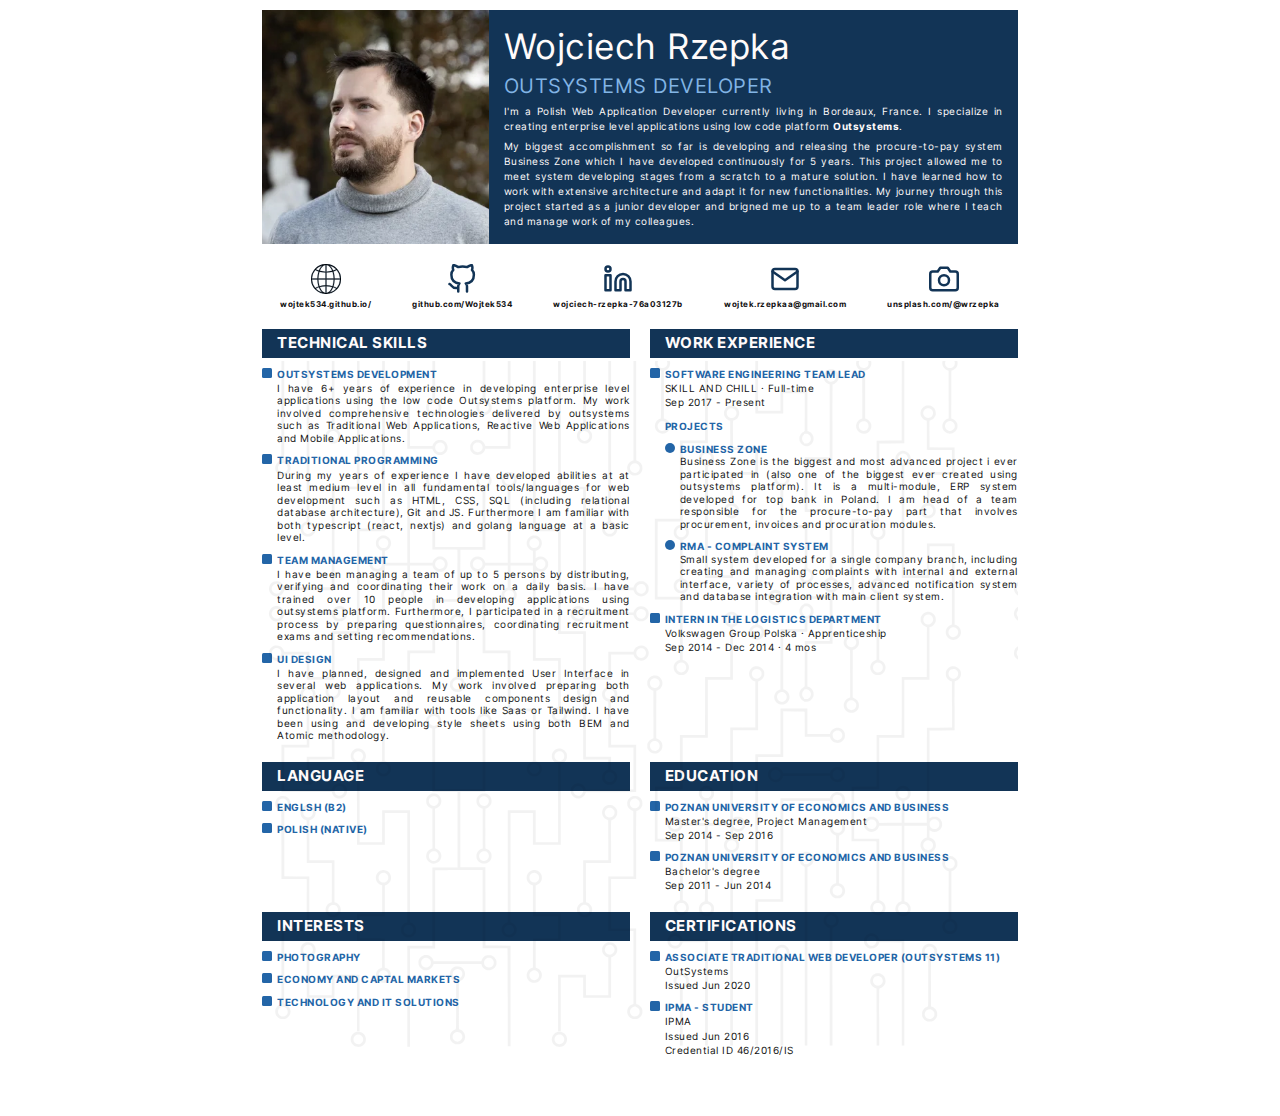
==== cv.html @ 23d4792e "added cv" ====
<!DOCTYPE html>
<html lang="en">
    <head>
        <meta charset="UTF-8">
        <meta name="viewport" content="width=device-width, initial-scale=1.0">
        <title> Wojciech Rzepka | Personal Website</title>
        <meta property="title" content="wrzepka | Personal Website"/>
        <meta name="description" content="Wojciech Rzepka, personal website, introduction, abilities, projects.">
        <link rel="shortcut icon" href="./assets/img/favicon.png" type="image/x-icon">
        <link rel="stylesheet" href="./assets/css/cv.css">
        <script src="./assets/js/main.js"></script>
        <!-- Google Tag Manager -->
        <script>(function(w,d,s,l,i){w[l]=w[l]||[];w[l].push({'gtm.start':
            new Date().getTime(),event:'gtm.js'});var f=d.getElementsByTagName(s)[0],
            j=d.createElement(s),dl=l!='dataLayer'?'&l='+l:'';j.async=true;j.src=
            'https://www.googletagmanager.com/gtm.js?id='+i+dl;f.parentNode.insertBefore(j,f);
            })(window,document,'script','dataLayer','GTM-MS5FC583');
        </script>
        <!-- End Google Tag Manager -->
        <!-- Google tag (gtag.js) -->
        <script async src="https://www.googletagmanager.com/gtag/js?id=G-3NTL793H13"></script>
        <script>
            window.dataLayer = window.dataLayer || [];
            function gtag(){dataLayer.push(arguments);}
            gtag('js', new Date());
            gtag('config', 'G-3NTL793H13');
        </script>
    </head>
    <body>
        <!-- Google Tag Manager (noscript) -->
        <noscript><iframe src="https://www.googletagmanager.com/ns.html?id=GTM-MS5FC583"
        height="0" width="0" style="display:none;visibility:hidden"></iframe></noscript>
        <!-- End Google Tag Manager (noscript) -->
        <div id="layout" class="layout" tabindex="-1">
            <div class="layout__background"></div>
            <header>
                <div class="intro">
                    <div class="intro__avatar">
                        <div class="avatar">
                            <img src="./assets/img/my-photo.webp" alt="my photo"/>
                        </div>
                    </div>
                    <div class="intro__description">
                        <h1>Wojciech Rzepka</h1>
                        <h2>Outsystems Developer</h2>
                        <p>
                            I'm a Polish Web Application Developer currently living in Bordeaux, France. 
                            I specialize in creating enterprise level applications using low code platform <b>Outsystems</b>. 
                        </p>
                        <p>
                            My biggest accomplishment so far is developing and releasing the procure-to-pay system Business Zone which I have developed continuously for 5 years. This project allowed me to meet system developing stages from a scratch to a mature solution. I have learned how to work with extensive architecture and adapt it for new functionalities. 
                            My journey through this project started as a junior developer and brigned me up to a team leader role where I teach and manage work of my colleagues.
                        </p>
                    </div>
                </div>
                <div class="contact">
                    <a id="unsplash" href="https://wojtek534.github.io/" alt="website" tabindex="0" class="contact-link" title="website" target="_blank">
                        <div class="svg-icon">
                            <svg xmlns="http://www.w3.org/2000/svg" viewBox="0 0 128 128" fill="none" stroke="currentColor" xml:space="preserve" class=""><path d="M112.15 21.88a2 2 0 0 0-.45-.49 63.88 63.88 0 0 0-95.43 0 2 2 0 0 0-.43.47v.05a64 64 0 1 0 96.37 0Zm-2 80.41a71.55 71.55 0 0 0-14.38-6.39 101.55 101.55 0 0 0 4.87-29.9h23.31a59.71 59.71 0 0 1-13.8 36.3ZM4.05 66h23.31a101.55 101.55 0 0 0 4.87 29.91 71.55 71.55 0 0 0-14.38 6.39A59.71 59.71 0 0 1 4.05 66ZM18 25.55a71.76 71.76 0 0 0 14.3 6.34A101.43 101.43 0 0 0 27.36 62H4.05A59.71 59.71 0 0 1 18 25.55Zm48 11.09A105.35 105.35 0 0 0 92 33a99 99 0 0 1 4.68 29H66Zm0-4V4.12c10.14 1.13 19 10.79 24.6 25.11A101.46 101.46 0 0 1 66 32.64Zm-4 0a101.45 101.45 0 0 1-24.6-3.41C43 14.91 51.86 5.25 62 4.12Zm0 4V62H31.36A99 99 0 0 1 36 33a105.36 105.36 0 0 0 26 3.64ZM31.36 66H62v25.14a105.32 105.32 0 0 0-26 3.66A99.16 99.16 0 0 1 31.36 66ZM62 95.14v28.74C51.82 122.74 42.88 113 37.32 98.57A101.41 101.41 0 0 1 62 95.14Zm4 0a101.42 101.42 0 0 1 24.68 3.43C85.12 113 76.18 122.74 66 123.88Zm0-4V66h30.64A99.16 99.16 0 0 1 92 94.79a105.32 105.32 0 0 0-26-3.65ZM100.64 62a101.43 101.43 0 0 0-4.94-30.11 71.76 71.76 0 0 0 14.3-6.34A59.71 59.71 0 0 1 123.95 62Zm6.65-39.48a68.71 68.71 0 0 1-12.94 5.6C90.66 18.64 85.54 11 79.54 6.05a60 60 0 0 1 27.75 16.47ZM48.46 6.05c-6 4.92-11.11 12.58-14.8 22.07a68.71 68.71 0 0 1-12.94-5.6A60 60 0 0 1 48.46 6.05Zm-27.89 99.29a68.45 68.45 0 0 1 13-5.66c3.7 9.58 8.84 17.32 14.88 22.27a60 60 0 0 1-27.88-16.61Zm59 16.61c6-5 11.18-12.69 14.88-22.27a68.46 68.46 0 0 1 13 5.66 60 60 0 0 1-27.91 16.61Z" fill="#000000" opacity="1" data-original="#000000" class=""></path></svg>
                        </div>
                        <p>wojtek534.github.io/</p>
                    </a>
                    <a href="https://github.com/Wojtek534" alt="github" tabindex="0" class="contact-link" title="github" target="_blank">
                        <div class="svg-icon">
                            <svg xmlns="http://www.w3.org/2000/svg" viewBox="0 0 24 24" fill="none" stroke="currentColor" stroke-width="2" stroke-linecap="round" stroke-linejoin="round"><path d="M9 19c-5 1.5-5-2.5-7-3m14 6v-3.87a3.37 3.37 0 0 0-.94-2.61c3.14-.35 6.44-1.54 6.44-7A5.44 5.44 0 0 0 20 4.77 5.07 5.07 0 0 0 19.91 1S18.73.65 16 2.48a13.38 13.38 0 0 0-7 0C6.27.65 5.09 1 5.09 1A5.07 5.07 0 0 0 5 4.77a5.44 5.44 0 0 0-1.5 3.78c0 5.42 3.3 6.61 6.44 7A3.37 3.37 0 0 0 9 18.13V22"></path></svg>
                        </div>
                        <p>github.com/Wojtek534</p>
                    </a>
                    <a href="https://linkedin.com/in/wojciech-rzepka-76a03127b" alt="linked in" tabindex="0" class="contact-link" title="linked in" target="_blank">
                        <div class="svg-icon">
                            <svg xmlns="http://www.w3.org/2000/svg" viewBox="0 0 24 24" fill="none" stroke="currentColor" stroke-width="2" stroke-linecap="round" stroke-linejoin="round" class="feather feather-linkedin"><path d="M16 8a6 6 0 0 1 6 6v7h-4v-7a2 2 0 0 0-2-2 2 2 0 0 0-2 2v7h-4v-7a6 6 0 0 1 6-6z"></path><rect x="2" y="9" width="4" height="12"></rect><circle cx="4" cy="4" r="2"></circle></svg>
                        </div>
                        <p>wojciech-rzepka-76a03127b</p>
                    </a>
                    <a href="mailto:wojtek.rzepkaa@gmail.com" alt="mail" tabindex="0" class="contact-link" title="contact-link mail" target="_blank">
                        <div class="svg-icon">
                            <svg xmlns="http://www.w3.org/2000/svg" viewBox="0 0 24 24" fill="none" stroke="currentColor" stroke-width="2" stroke-linecap="round" stroke-linejoin="round" class="feather feather-mail"><path d="M4 4h16c1.1 0 2 .9 2 2v12c0 1.1-.9 2-2 2H4c-1.1 0-2-.9-2-2V6c0-1.1.9-2 2-2z"></path><polyline points="22,6 12,13 2,6"></polyline></svg>
                        </div>
                        <p>wojtek.rzepkaa@gmail.com</p>
                    </a>
                    <a id="unsplash" href="https://unsplash.com/@wrzepka" alt="unsplash" tabindex="0" class="contact-link" title="unsplash" target="_blank">
                        <div class="svg-icon">
                            <svg xmlns="http://www.w3.org/2000/svg" viewBox="0 0 24 24" fill="none" stroke="currentColor" stroke-width="2" stroke-linecap="round" stroke-linejoin="round" class="feather feather-camera"><path d="M23 19a2 2 0 0 1-2 2H3a2 2 0 0 1-2-2V8a2 2 0 0 1 2-2h4l2-3h6l2 3h4a2 2 0 0 1 2 2z"></path><circle cx="12" cy="13" r="4"></circle></svg>
                        </div>
                        <p>unsplash.com/@wrzepka</p>
                    </a>
                </div>
            </header>
            <main>
                <div class="content">
                    <h1>Technical skills</h1>
                    <ul>
                        <li class="content__item">
                            <h2>Outsystems development</h2>
                            <p>I have 6+ years of experience in developing enterprise level applications using the low code Outsystems platform. My work involved comprehensive technologies delivered by outsystems such as Traditional Web Applications, Reactive Web Applications and Mobile Applications.</p>
                        </li>
                        <li class="content__item">
                            <h2>Traditional programming</h2>
                            <p>
                                During my years of experience I have developed abilities at at least medium level in all fundamental tools/languages for web development such as HTML, CSS, SQL (including relational database architecture), Git and JS. Furthermore I am familiar with both typescript (react, nextjs) and golang language at a basic level.
                            </p>
                        </li>
                        <li class="content__item">
                            <h2>Team management</h2>
                            <p>
                                I have been managing a team of up to 5 persons by distributing, verifying and coordinating their work on a daily basis. I have trained over 10 people in developing applications using outsystems platform. Furthermore, I participated in a recruitment process by preparing questionnaires, coordinating recruitment exams and setting recommendations.
                            </p>
                        </li>
                        <li class="content__item">
                            <h2>UI Design</h2>
                            <p>I have planned, designed and implemented User Interface in several web applications. My work involved preparing both application layout and reusable components design and functionality. I am familiar with tools like Saas or Tailwind. I have been using and developing style sheets using both BEM and Atomic methodology.</p>
                        </li>
                    </ul>
                </div>
                <div class="content">
                    <h1>Work experience</h1>
                    <ul>
                        <li class="content__item">
                            <h2>Software Engineering Team Lead</h2>
                            <p>SKILL AND CHILL · Full-time</p>
                            <p>Sep 2017 - Present</p>
                            <div class="subcontent">
                                <h2>Projects</h2>
                                <ul>
                                    <li class="content__subitem">
                                        <h3>Business Zone</h3>
                                        <p>Business Zone is the biggest and most advanced project i ever participated in (also one of the biggest ever created using outsystems platform). It is a multi-module, ERP system developed for top bank in Poland. I am head of a team responsible for the procure-to-pay part that involves procurement, invoices and procuration modules.</p>
                                    </li>
                                    <li class="content__subitem">
                                        <h3>RMA - complaint system</h3>
                                        <p>Small system developed for a single company branch, including creating and managing complaints with internal and external interface, variety of processes, advanced notification system and database integration with main client system.</p>
                                    </li>
                                </ul>
                            </div>
                        </li>
                        <li class="content__item">
                            <h2>Intern in the logistics department</h2>
                            <p>Volkswagen Group Polska · Apprenticeship</p>
                            <p>Sep 2014 - Dec 2014 · 4 mos</p>
                        </li>
                    </ul>
                </div>
                <div class="content">
                    <h1>Language</h1>
                    <ul>
                        <li class="content__item">
                            <h2>Englsh (B2)</h2>
                        </li>
                        <li class="content__item">
                            <h2>Polish (native)</h2>
                        </li>
                    </ul>
                </div>
                <div class="content">
                    <h1>Education</h1>
                    <ul>
                        <li class="content__item">
                            <h2>Poznan University of Economics And Business</h2>
                            <p>Master's degree, Project Management</p>
                            <p>Sep 2014 - Sep 2016</p>
                        </li>
                        <li class="content__item">
                            <h2>Poznan University of Economics And Business</h2>
                            <p>Bachelor's degree</p>
                            <p>Sep 2011 - Jun 2014</p>
                        </li>
                    </ul>
                </div>
                <div class="content">
                    <h1>Interests</h1>
                    <ul>
                        <li class="content__item">
                            <h2>Photography</h2>
                        </li>
                        <li class="content__item">
                            <h2>Economy and captal markets</h2>
                        </li>
                        <li class="content__item">
                            <h2>Technology and IT solutions</h2>
                        </li>
                    </ul>
                </div>
                <div class="content">
                    <h1>Certifications</h1>
                    <ul>
                        <li class="content__item">
                            <h2>Associate Traditional Web Developer (OutSystems 11)</h2>
                            <p>OutSystems</p>
                            <p>Issued Jun 2020</p>
                        </li>
                        <li class="content__item">
                            <h2>IPMA - Student</h2>
                            <p>IPMA</p>
                            <p>Issued Jun 2016</p>
                            <p>Credential ID 46/2016/IS</p>
                        </li>
                    </ul>
                </div>
            </main>
        </div>
    </body>
</html>
---- assets/css/cv.css ----
@font-face {
    font-family: "WebFont";
    src: url("../font/Inter-Regular.ttf") format("TrueType");
    font-weight: normal;
    font-style: normal;
    font-display: swap;
  }
  
  @font-face {
    font-family: "WebFont";
    src: url("../font/Inter-Bold.ttf") format("TrueType");
    font-weight: bold;
    font-style: normal;
    font-display: swap;
  }
  :root {
    --color-primary: #123456;
    --color-secondary: #2365a7;
    --color-contrast: #82b4e5;
    --color-light: #fffbfb;
    --color-text: #111;
    --color-background: #fff;
  }
  
  [data-theme="dark"] {
    --color-text: #f9f9f9;
    --color-background: #111;
  }
  
  [data-theme="light"] {
    --color-text: #111;
    --color-background: #fff;
  }
  //123354
  //19324b
  html {
    padding: 0;
    margin: 0;
    scroll-behavior: smooth;
    overflow: auto;
    height: 
    box-shadow: 0 1 0 0 #ccc;
  }
  
  body {
    color: var(--color-text);
    background-color: var(--color-background);
    box-sizing: border-box;
    overflow: hidden;
    margin: 0;
    padding: 0;
    font-family: 'WebFont', sans-serif;
    font-weight: 400;
    line-height: 1.25;
    letter-spacing: 0.5px;
  }
  
  a {
    color: inherit;
    text-decoration: none;
  }
  
  * {
    box-sizing: border-box;
  }
  
  *,
  *::after,
  *::before {
    margin: 0;
    padding: 0;
    box-sizing: inherit;
  }
  
  h1 {
    font-size: 30px;
    font-weight: bold;
    line-height: 1.25;
  }
  
  h2 {
    font-size: 20px;
    font-weight: bold;
    line-height: 1.25;
  }
  h3 {
    font-size: 15px;
    font-weight: bold;
    line-height: 1.25;
  }
  
  h1,h2,h3 {
    text-transform: uppercase;
    white-space: nowrap;
  }
  
  p {
    font-size: 10px;
    line-height: 1.25;
    text-align: justify;
  }
  
  .svg-icon svg {
    stroke: var(--color-primary)
  }
  
  a,
  a:visited,
  button,
  button:visited {
    display: inline-flex;
    align-items: center;
    color: var(--color-text);
    text-decoration: none;
    font-weight: bold;
    cursor: pointer;
  }
  
  a:hover,
  a:visited:hover,
  a:focus,
  a:focus:hover,
  button:hover,
  button:visited:hover,
  button:focus,
  button:focus:hover {
    background-size: 100% 30%;
    text-decoration: none;
  }
  
  :focus {
    outline: 0;
  }
  
  ::-webkit-scrollbar {
    width: 15px;
    cursor: pointer;
  }
  
  ::-webkit-scrollbar-track {
    background-color: transparent;
  }
  
  ::-webkit-scrollbar-thumb {
    background-color: var(--color-text);
    border-radius: 20px;
    border: 6px solid transparent;
    background-clip: content-box;
  }
  
  
  li.active a {
    opacity: 0.9;
  }
  
  i.icon {
    font-size: 12px;
    color: var(--color-text);
  }
  
  
  form .formline:not(:last-child) {
    margin-bottom: 20px;
  }
  
  
  input,
  textarea,
  select,
  button {
    font-family: inherit;
    font-size: 100%;
    line-height: 1.25;
    margin: 0;
  }
  input:focus,
  textarea:focus,
  select:focus,
  button:focus,
  a:focus {
        outline: none;
  }
  
  input:not([type=checkbox]),
  textarea,
  select,
  button {
    -webkit-appearance: none;
    -moz-appearance: none;
    appearance: none;
  }
  
  button {
    font-size: 15px;
  }
  
  label {
    font-size: 11px;
  }
  
  ul {
    list-style: none;
  }
  
  .layout {
    position: relative;
    display: flex;
    flex-direction: column;
    height: 29cm;
    width: 20cm;
    z-index: 100;
    row-gap: 20px;
    margin: 10px auto;
    padding: 0px;
    justify-items: center;
  }

  .layout__background {
    position: absolute;
    height: 68%;
    width: 100%;
    top: 32%;
    left:0;
    right: 0;
    z-index: 1;
    opacity: 0.05;
    background-image: url(../img/semiconductor.svg);
    object-fit: cover;
  }

  header {
    display: flex;
    flex-direction: column;
    width: 100%;
    justify-content: space-evenly;
    align-items: center;
    row-gap: 20px;
  }

  main {
    position: relative;
    display: grid;
    grid-template-rows: repeat(2, max-content);
    grid-template-columns: repeat(2, 1fr);
    row-gap: 20px;
    column-gap: 20px;
  }

  .intro {
    display: flex;
    flex-direction: row;
    flex: 1;
    align-items: center;
    //column-gap: 20px;
    height: 250px;
    overflow: hidden;
  }

  .intro h1 {
    font-size: 35px;
    text-transform: initial;
  }

  .intro h1,
  .intro h2,
  .intro h3 {
    font-weight: normal;
  }

  .intro__avatar {
    flex-basis: 30%;
    width: 100%;
    height: 100%;
  }

  .intro__description {
    display: flex;
    flex-direction: column;
    row-gap: 5px;
    flex-basis: 70%;
    padding: 15px;
    background-color: var(--color-primary);
    color: var(--color-light);
  }
  .intro__description h2 {
    color: var(--color-contrast);
  }

  .intro__description p {
    line-height: 1.5;
  }

  .avatar {
    position: relative;
    width: 100%;
    height: 100%;
  }
  
  .avatar img {
    position: absolute;
    top: 0;
    left: 0;
    bottom: 0;
    right: 0;
    box-sizing: border-box;
    padding: 0;
    border: none;
    margin: auto;
    display: block;
    width: 0;
    height: 100%;
    min-width: 100%;
    max-width: 100%;
    max-height: 100%;
    object-fit: cover;
    clip-path: inset(35px 35px);
    transform: scale(1.45)

  }

  .content {
    display: flex;
    flex-direction: column;
    row-gap: 10px;
  }

  .content h1{
    background-color: var(--color-primary);
    color: var(--color-light);
    font-size: 15px;
    padding: 5px 5px 5px 15px;
  }

  .content h2{
    color: var(--color-secondary);
    font-size: 10px;
  }

  .content h3{
    color: var(--color-secondary);
    font-size: 10px;
  }

  .content ul {
    display: flex;
    flex-direction: column;
    row-gap: 10px;
  }

  .content__item {
    margin-left: 15px;
    position: relative;
    display: flex;
    flex-direction: column;
    row-gap: 0.1rem;
  }

  .content__item::before {
    content: "";
    position: absolute;
    top: 0;
    left: -15px;
    width: 10px;
    height: 10px;
    background-color: var(--color-secondary);
    border-radius: 15%;
  }

  .content .subcontent {
    margin-top: 10px;
  }

  .subcontent {
    display: flex;
    flex-direction: column;
    row-gap: 10px;
  }

  .content__subitem {
    margin-left: 15px;
    position: relative;
    display: flex;
    flex-direction: column;
  }

  .content__subitem::before {
    content: "";
    position: absolute;
    top: 0;
    left: -15px;
    width: 10px;
    height: 10px;
    background-color: var(--color-secondary);
    border-radius: 50%;
  }

  .contact {
    display: flex;
    flex-direction: row;
    justify-content: space-around;
    width: 100%;
    column-gap: 5px;
  }

  .contact p{
    font-size: 7.5px;
  }

  .contact .contact-link {
    display: flex;
    flex-direction: column;
    row-gap: 5px;
  }
  .contact .svg-icon {
    width: 30px;
    height: 30px;
    margin-bottom: 1px;
  }
  
  footer {
      display: flex;
      flex-direction:row;
      justify-content: flex-end;
  }
  
  .separator--light.separator::after {
    background-color: var(--color-light);
  }
  
  .separator::after {
    content: "";
    background-color: var(--color-primary);
    display: block;
    height: 2px;
    width: 100%;
  }
  
  .separator.separator--vertical::after {
    height: 1px;
    width: 100%;
  }
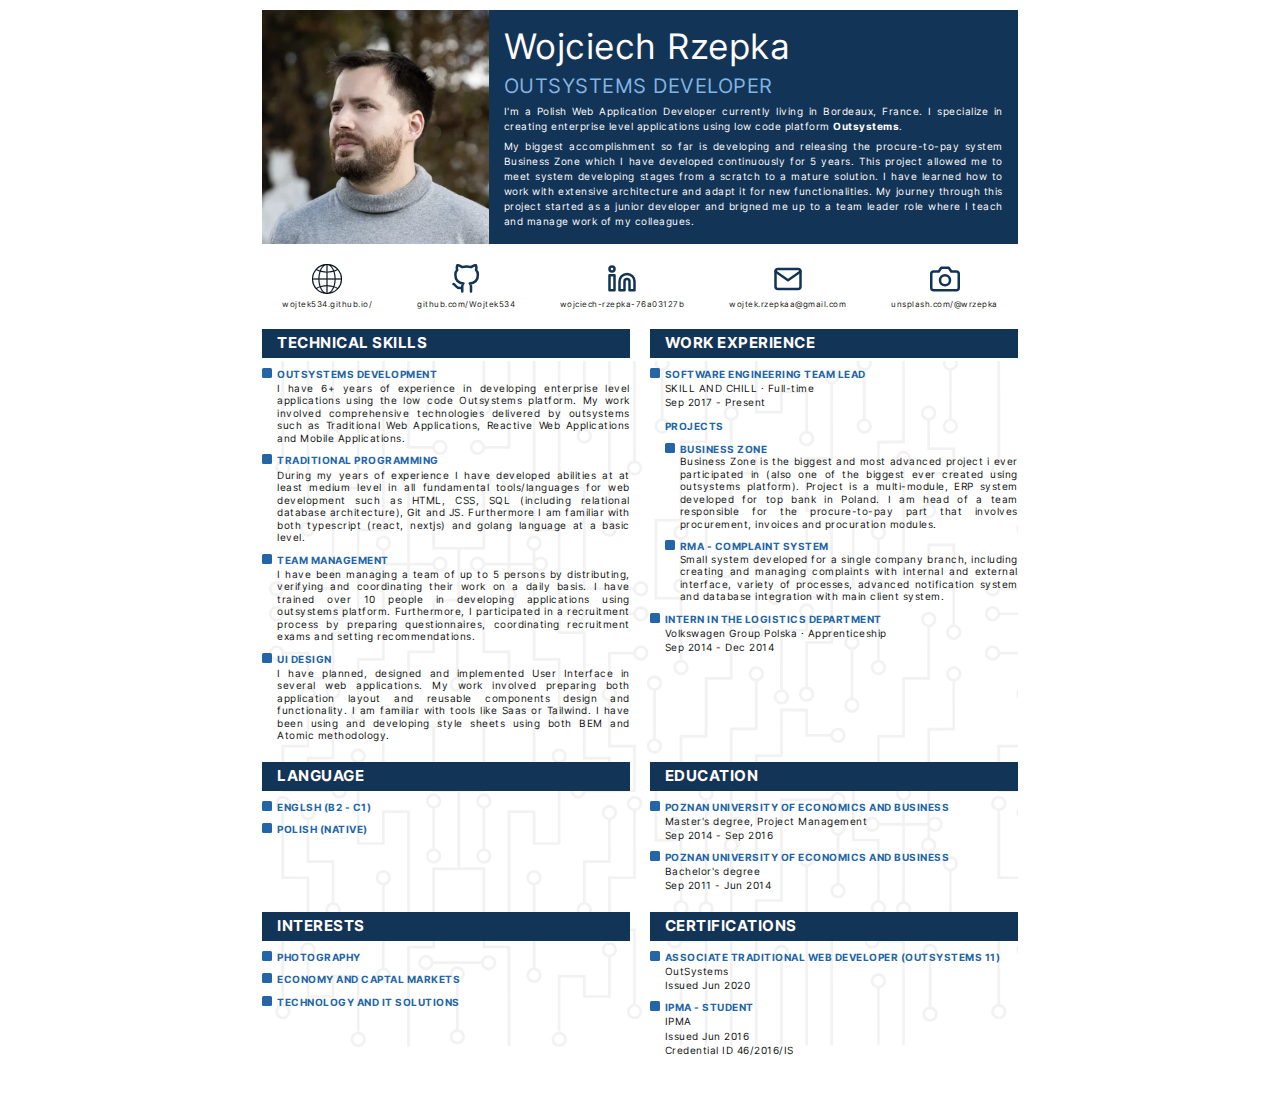
==== commit 98ca2339: "minor changes in cv" ====
--- a/cv.html
+++ b/cv.html
@@ -32,7 +32,6 @@
         height="0" width="0" style="display:none;visibility:hidden"></iframe></noscript>
         <!-- End Google Tag Manager (noscript) -->
         <div id="layout" class="layout" tabindex="-1">
-            <div class="layout__background"></div>
             <header>
                 <div class="intro">
                     <div class="intro__avatar">
@@ -117,14 +116,14 @@
                     <ul>
                         <li class="content__item">
                             <h2>Software Engineering Team Lead</h2>
-                            <p>SKILL AND CHILL · Full-time</p>
+                            <a href="https://www.skillandchill.com/en/" alt="skillandchill" tabindex="0" title="skill and chill" target="_blank"><p>SKILL AND CHILL · Full-time</p></a>
                             <p>Sep 2017 - Present</p>
                             <div class="subcontent">
                                 <h2>Projects</h2>
                                 <ul>
                                     <li class="content__subitem">
                                         <h3>Business Zone</h3>
-                                        <p>Business Zone is the biggest and most advanced project i ever participated in (also one of the biggest ever created using outsystems platform). It is a multi-module, ERP system developed for top bank in Poland. I am head of a team responsible for the procure-to-pay part that involves procurement, invoices and procuration modules.</p>
+                                        <p>Business Zone is the biggest and most advanced project i ever participated in (also one of the biggest ever created using outsystems platform). Project is a multi-module, ERP system developed for top bank in Poland. I am head of a team responsible for the procure-to-pay part that involves procurement, invoices and procuration modules.</p>
                                     </li>
                                     <li class="content__subitem">
                                         <h3>RMA - complaint system</h3>
@@ -135,8 +134,8 @@
                         </li>
                         <li class="content__item">
                             <h2>Intern in the logistics department</h2>
-                            <p>Volkswagen Group Polska · Apprenticeship</p>
-                            <p>Sep 2014 - Dec 2014 · 4 mos</p>
+                            <a href="https://www.vw-group.pl/" alt="vgp" tabindex="0" title="volkswagen group polska" target="_blank"><p>Volkswagen Group Polska · Apprenticeship</p></a>
+                            <p>Sep 2014 - Dec 2014</p>
                         </li>
                     </ul>
                 </div>
@@ -144,7 +143,7 @@
                     <h1>Language</h1>
                     <ul>
                         <li class="content__item">
-                            <h2>Englsh (B2)</h2>
+                            <h2>Englsh (B2 - C1)</h2>
                         </li>
                         <li class="content__item">
                             <h2>Polish (native)</h2>
@@ -197,6 +196,7 @@
                     </ul>
                 </div>
             </main>
+            <div class="layout__background"></div>
         </div>
     </body>
 </html>--- a/assets/css/cv.css
+++ b/assets/css/cv.css
@@ -97,6 +97,7 @@
   p {
     font-size: 10px;
     line-height: 1.25;
+    font-weight: normal;
     text-align: justify;
   }
   
@@ -226,6 +227,7 @@
     opacity: 0.05;
     background-image: url(../img/semiconductor.svg);
     object-fit: cover;
+    z-index: -1;
   }
 
   header {
@@ -355,7 +357,8 @@
     row-gap: 0.1rem;
   }
 
-  .content__item::before {
+  .content__item::before,
+  .content__subitem::before {
     content: "";
     position: absolute;
     top: 0;
@@ -383,17 +386,6 @@
     flex-direction: column;
   }
 
-  .content__subitem::before {
-    content: "";
-    position: absolute;
-    top: 0;
-    left: -15px;
-    width: 10px;
-    height: 10px;
-    background-color: var(--color-secondary);
-    border-radius: 50%;
-  }
-
   .contact {
     display: flex;
     flex-direction: row;
@@ -421,21 +413,4 @@
       display: flex;
       flex-direction:row;
       justify-content: flex-end;
-  }
-  
-  .separator--light.separator::after {
-    background-color: var(--color-light);
-  }
-  
-  .separator::after {
-    content: "";
-    background-color: var(--color-primary);
-    display: block;
-    height: 2px;
-    width: 100%;
-  }
-  
-  .separator.separator--vertical::after {
-    height: 1px;
-    width: 100%;
   }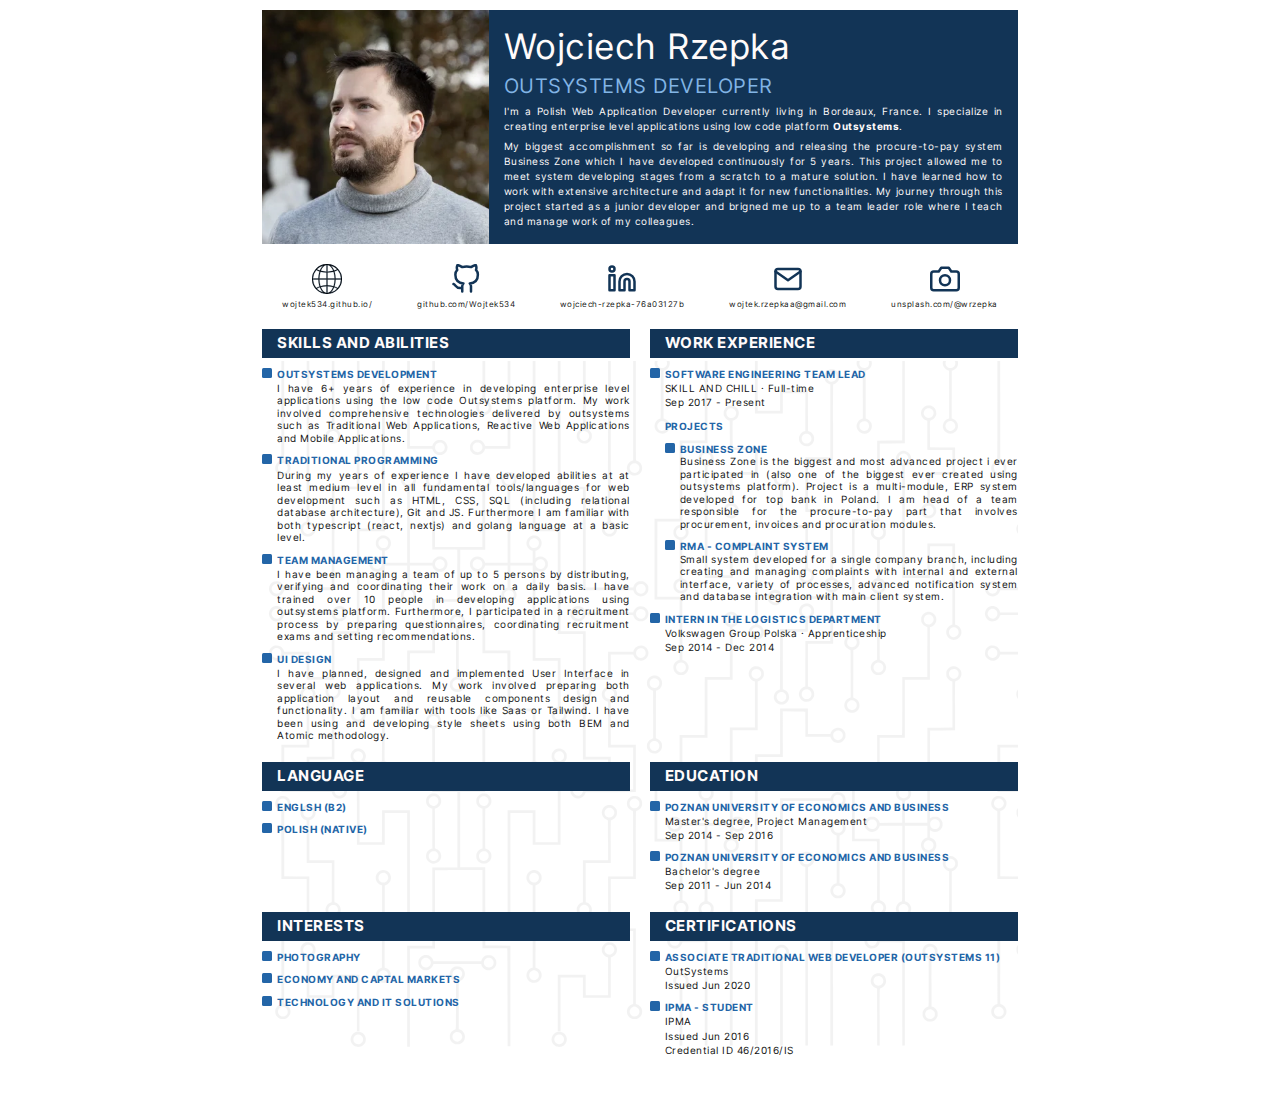
==== commit 484e94fe: "minor change in cv" ====
--- a/cv.html
+++ b/cv.html
@@ -87,7 +87,7 @@
             </header>
             <main>
                 <div class="content">
-                    <h1>Technical skills</h1>
+                    <h1>Skills and abilities</h1>
                     <ul>
                         <li class="content__item">
                             <h2>Outsystems development</h2>
@@ -143,7 +143,7 @@
                     <h1>Language</h1>
                     <ul>
                         <li class="content__item">
-                            <h2>Englsh (B2 - C1)</h2>
+                            <h2>Englsh (B2)</h2>
                         </li>
                         <li class="content__item">
                             <h2>Polish (native)</h2>
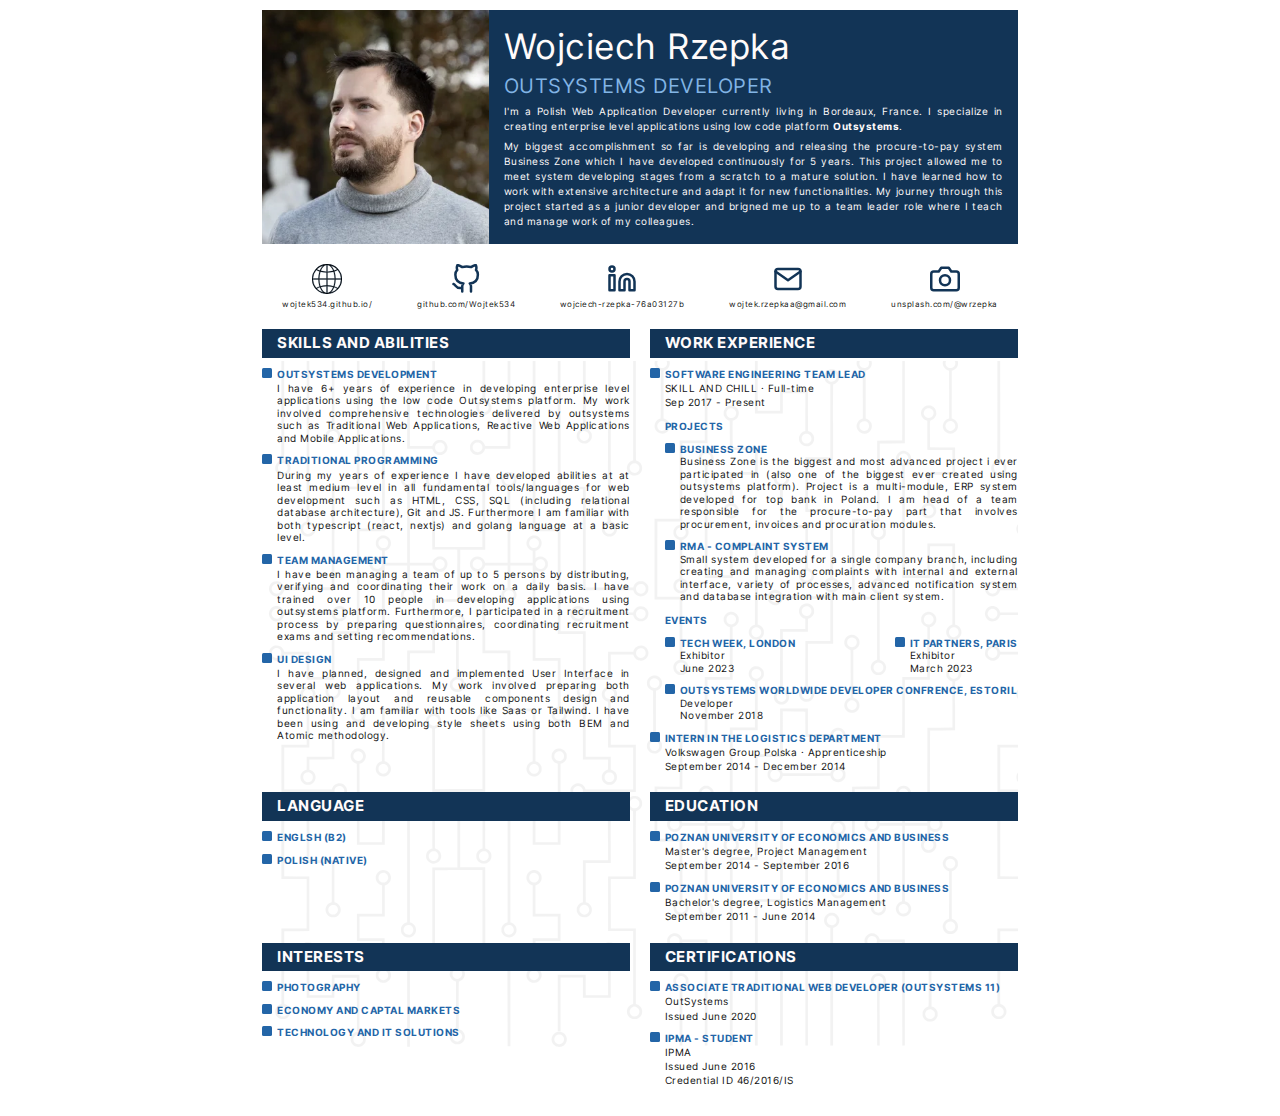
==== commit c9301222: "added events, minor fixed" ====
--- a/cv.html
+++ b/cv.html
@@ -131,11 +131,33 @@
                                     </li>
                                 </ul>
                             </div>
+                            <div class="subcontent">
+                                <h2>Events</h2>
+                                <ul>
+                                    <li class="subcontent__horizontal">
+                                        <div class="content__subitem">
+                                            <h3>Tech Week, London</h3>
+                                            <p>Exhibitor</p>
+                                            <p>June 2023</p>
+                                        </div>
+                                        <div class="content__subitem">
+                                            <h3>IT Partners, Paris</h3>
+                                            <p>Exhibitor</p>
+                                            <p>March 2023</p>
+                                        </div>
+                                    </li>
+                                    <li class="content__subitem">
+                                        <h3>Outsystems Worldwide Developer Confrence, Estoril</h3>
+                                        <p>Developer</p>
+                                        <p>November 2018</p>
+                                    </li>
+                                </ul>
+                            </div>
                         </li>
                         <li class="content__item">
                             <h2>Intern in the logistics department</h2>
                             <a href="https://www.vw-group.pl/" alt="vgp" tabindex="0" title="volkswagen group polska" target="_blank"><p>Volkswagen Group Polska · Apprenticeship</p></a>
-                            <p>Sep 2014 - Dec 2014</p>
+                            <p>September 2014 - December 2014</p>
                         </li>
                     </ul>
                 </div>
@@ -156,12 +178,12 @@
                         <li class="content__item">
                             <h2>Poznan University of Economics And Business</h2>
                             <p>Master's degree, Project Management</p>
-                            <p>Sep 2014 - Sep 2016</p>
+                            <p>September 2014 - September 2016</p>
                         </li>
                         <li class="content__item">
                             <h2>Poznan University of Economics And Business</h2>
-                            <p>Bachelor's degree</p>
-                            <p>Sep 2011 - Jun 2014</p>
+                            <p>Bachelor's degree, Logistics Management</p>
+                            <p>September 2011 - June 2014</p>
                         </li>
                     </ul>
                 </div>
@@ -185,12 +207,12 @@
                         <li class="content__item">
                             <h2>Associate Traditional Web Developer (OutSystems 11)</h2>
                             <p>OutSystems</p>
-                            <p>Issued Jun 2020</p>
+                            <p>Issued June 2020</p>
                         </li>
                         <li class="content__item">
                             <h2>IPMA - Student</h2>
                             <p>IPMA</p>
-                            <p>Issued Jun 2016</p>
+                            <p>Issued June 2016</p>
                             <p>Credential ID 46/2016/IS</p>
                         </li>
                     </ul>
--- a/assets/css/cv.css
+++ b/assets/css/cv.css
@@ -147,11 +147,6 @@
     border-radius: 20px;
     border: 6px solid transparent;
     background-clip: content-box;
-  }
-  
-  
-  li.active a {
-    opacity: 0.9;
   }
   
   i.icon {
@@ -379,6 +374,13 @@
     row-gap: 10px;
   }
 
+  .subcontent__horizontal {
+    display: flex;
+    flex-direction: row;
+    column-gap: 10px;
+    justify-content: space-between;
+  }
+
   .content__subitem {
     margin-left: 15px;
     position: relative;
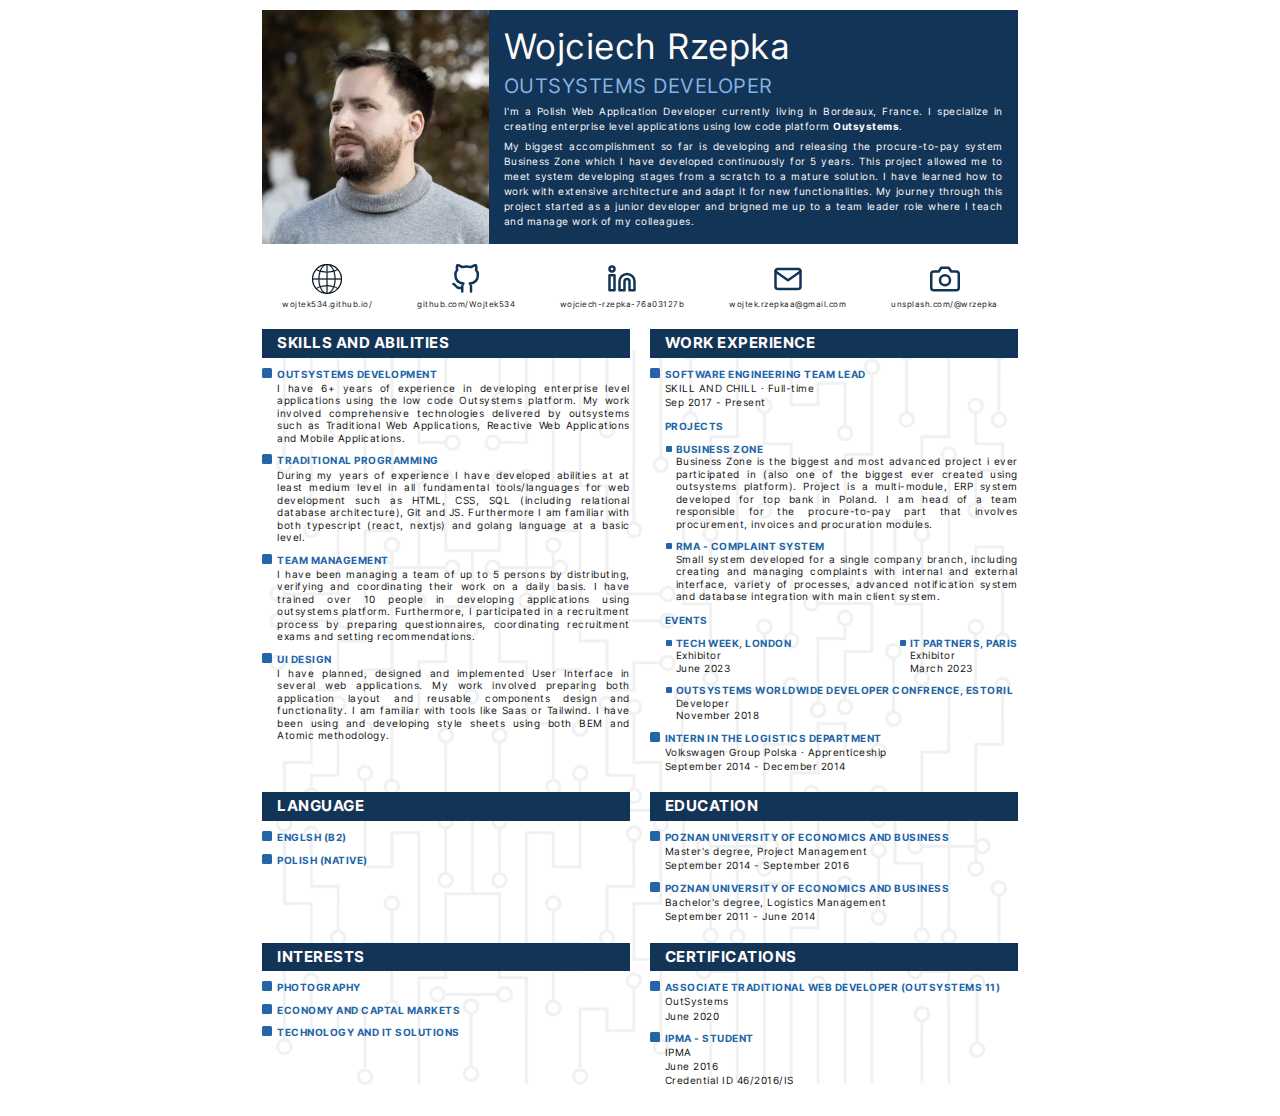
==== commit 2da78336: "bullet change, text fix, background fix" ====
--- a/cv.html
+++ b/cv.html
@@ -207,12 +207,12 @@
                         <li class="content__item">
                             <h2>Associate Traditional Web Developer (OutSystems 11)</h2>
                             <p>OutSystems</p>
-                            <p>Issued June 2020</p>
+                            <p>June 2020</p>
                         </li>
                         <li class="content__item">
                             <h2>IPMA - Student</h2>
                             <p>IPMA</p>
-                            <p>Issued June 2016</p>
+                            <p>June 2016</p>
                             <p>Credential ID 46/2016/IS</p>
                         </li>
                     </ul>
--- a/assets/css/cv.css
+++ b/assets/css/cv.css
@@ -21,6 +21,12 @@
     --color-text: #111;
     --color-background: #fff;
   }
+
+  [data-theme="bw"] {
+    --color-primary: #000;
+    --color-secondary: #333;
+    --color-contrast: #aaa;
+  }
   
   [data-theme="dark"] {
     --color-text: #f9f9f9;
@@ -31,8 +37,7 @@
     --color-text: #111;
     --color-background: #fff;
   }
-  //123354
-  //19324b
+  
   html {
     padding: 0;
     margin: 0;
@@ -213,9 +218,9 @@
 
   .layout__background {
     position: absolute;
-    height: 68%;
+    height: 20cm;
     width: 100%;
-    top: 32%;
+    top: 9cm;
     left:0;
     right: 0;
     z-index: 1;
@@ -352,8 +357,7 @@
     row-gap: 0.1rem;
   }
 
-  .content__item::before,
-  .content__subitem::before {
+  .content__item::before{
     content: "";
     position: absolute;
     top: 0;
@@ -364,6 +368,17 @@
     border-radius: 15%;
   }
 
+  .content__subitem::before {
+    content: "";
+    position: absolute;
+    top: 3px;
+    left: -10px;
+    width: 6px;
+    height: 6px;
+    background-color: var(--color-secondary);
+    border-radius: 15%;
+  }
+
   .content .subcontent {
     margin-top: 10px;
   }
@@ -382,7 +397,7 @@
   }
 
   .content__subitem {
-    margin-left: 15px;
+    margin-left: 11px;
     position: relative;
     display: flex;
     flex-direction: column;
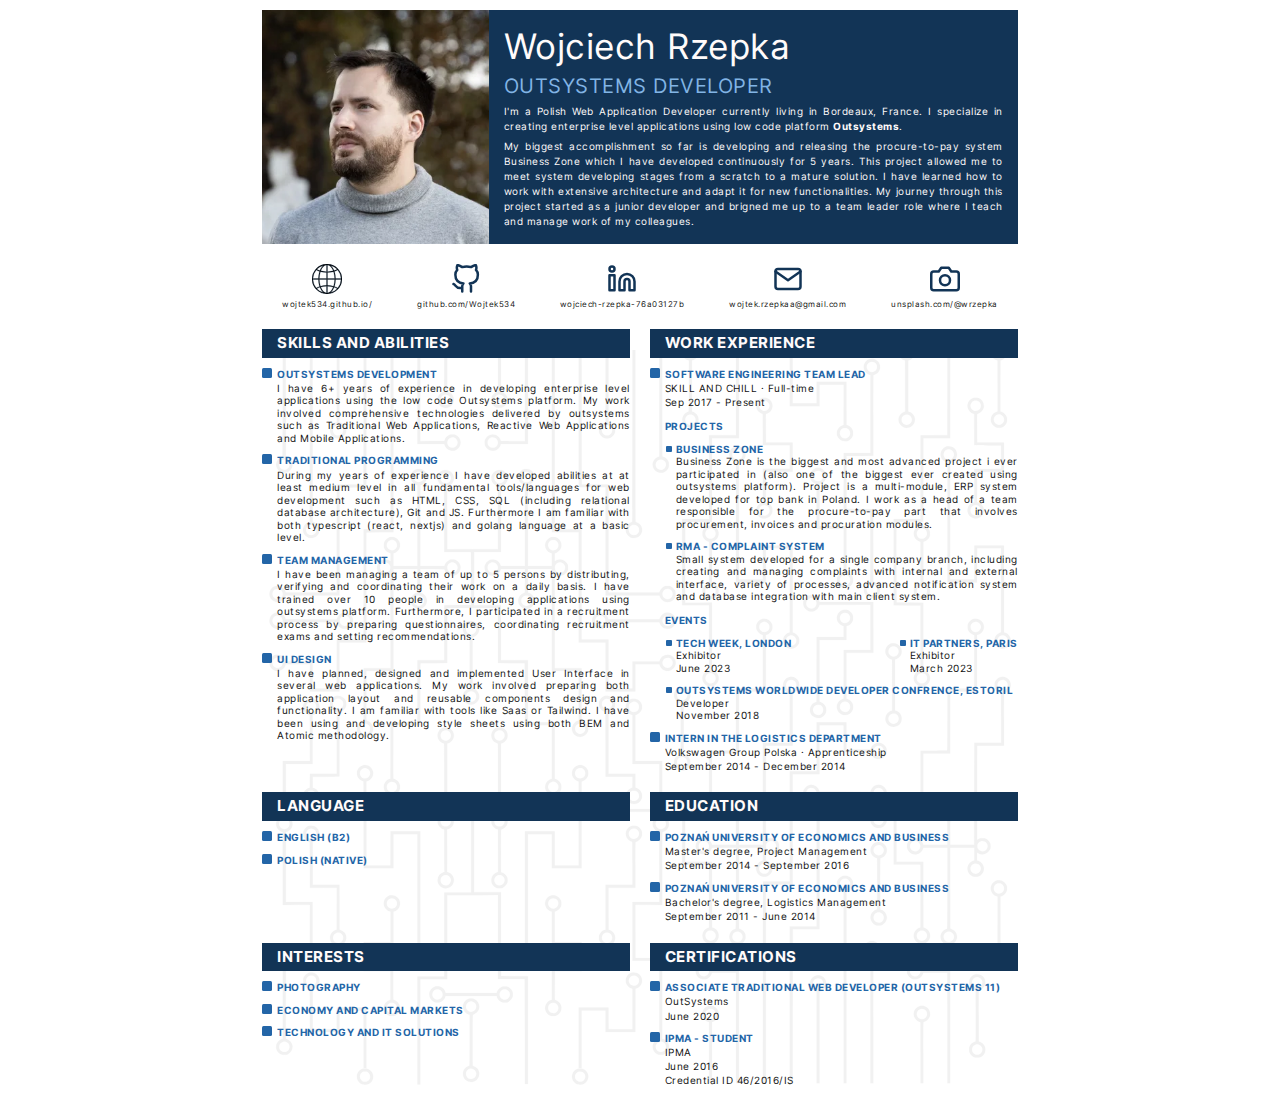
==== commit b7528396: "minor text fix" ====
--- a/cv.html
+++ b/cv.html
@@ -123,7 +123,7 @@
                                 <ul>
                                     <li class="content__subitem">
                                         <h3>Business Zone</h3>
-                                        <p>Business Zone is the biggest and most advanced project i ever participated in (also one of the biggest ever created using outsystems platform). Project is a multi-module, ERP system developed for top bank in Poland. I am head of a team responsible for the procure-to-pay part that involves procurement, invoices and procuration modules.</p>
+                                        <p>Business Zone is the biggest and most advanced project i ever participated in (also one of the biggest ever created using outsystems platform). Project is a multi-module, ERP system developed for top bank in Poland. I work as a head of a team responsible for the procure-to-pay part that involves procurement, invoices and procuration modules.</p>
                                     </li>
                                     <li class="content__subitem">
                                         <h3>RMA - complaint system</h3>
@@ -165,7 +165,7 @@
                     <h1>Language</h1>
                     <ul>
                         <li class="content__item">
-                            <h2>Englsh (B2)</h2>
+                            <h2>English (B2)</h2>
                         </li>
                         <li class="content__item">
                             <h2>Polish (native)</h2>
@@ -176,12 +176,12 @@
                     <h1>Education</h1>
                     <ul>
                         <li class="content__item">
-                            <h2>Poznan University of Economics And Business</h2>
+                            <h2>Poznań University of Economics And Business</h2>
                             <p>Master's degree, Project Management</p>
                             <p>September 2014 - September 2016</p>
                         </li>
                         <li class="content__item">
-                            <h2>Poznan University of Economics And Business</h2>
+                            <h2>Poznań University of Economics And Business</h2>
                             <p>Bachelor's degree, Logistics Management</p>
                             <p>September 2011 - June 2014</p>
                         </li>
@@ -194,7 +194,7 @@
                             <h2>Photography</h2>
                         </li>
                         <li class="content__item">
-                            <h2>Economy and captal markets</h2>
+                            <h2>Economy and capital markets</h2>
                         </li>
                         <li class="content__item">
                             <h2>Technology and IT solutions</h2>
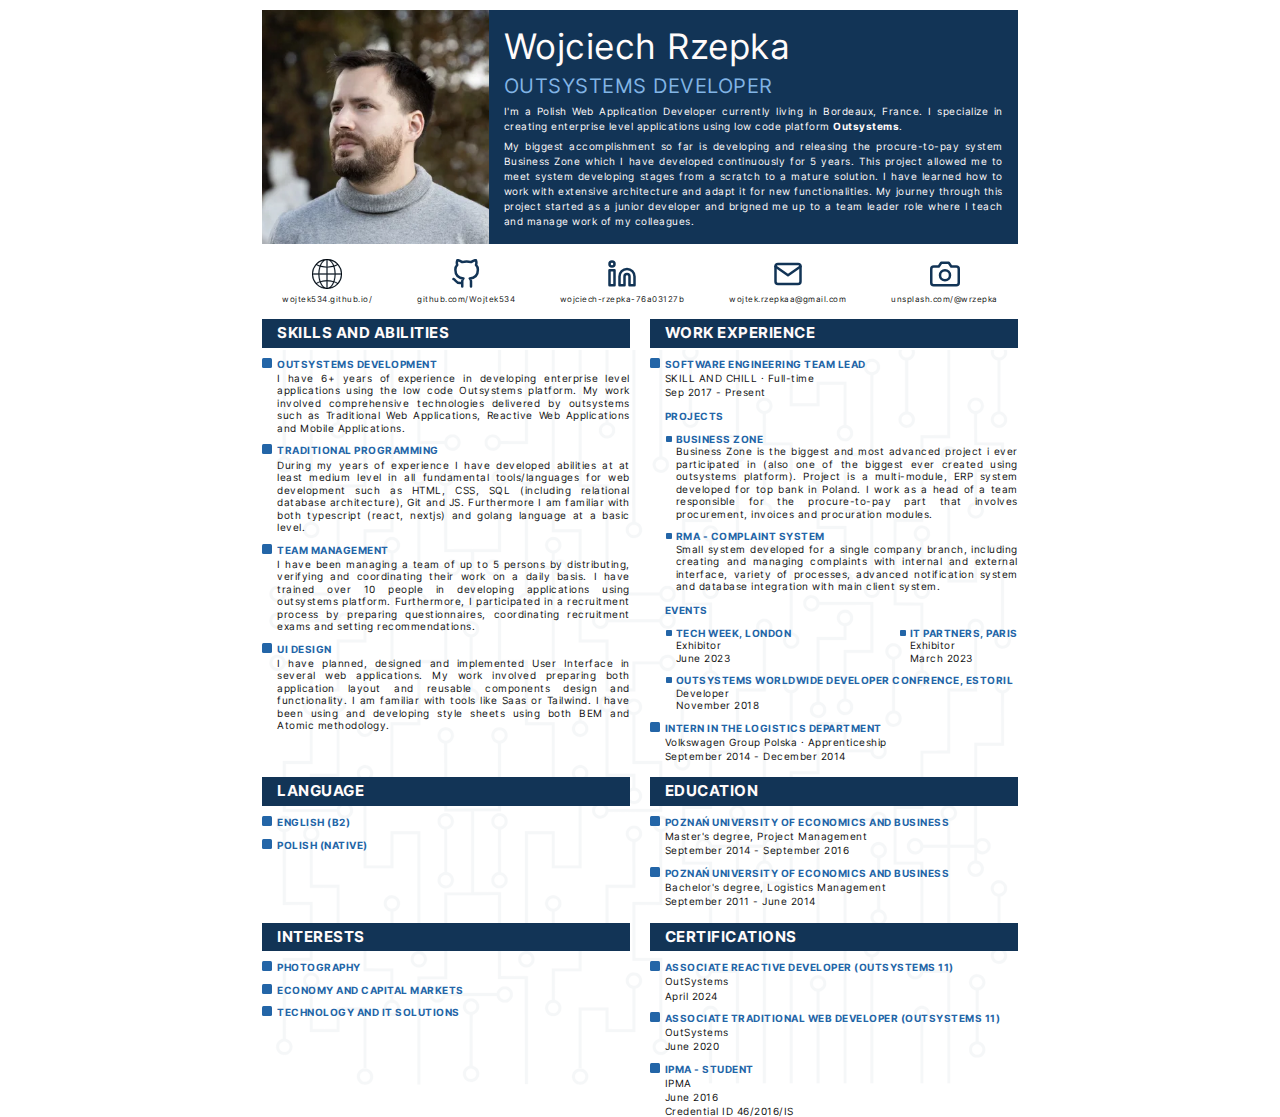
==== commit 8f867d7a: "Added certification" ====
--- a/cv.html
+++ b/cv.html
@@ -1,85 +1,232 @@
-<!DOCTYPE html>
+<!doctype html>
 <html lang="en">
     <head>
-        <meta charset="UTF-8">
-        <meta name="viewport" content="width=device-width, initial-scale=1.0">
-        <title> Wojciech Rzepka | Personal Website</title>
-        <meta property="title" content="wrzepka | Personal Website"/>
-        <meta name="description" content="Wojciech Rzepka, personal website, introduction, abilities, projects.">
-        <link rel="shortcut icon" href="./assets/img/favicon.png" type="image/x-icon">
-        <link rel="stylesheet" href="./assets/css/cv.css">
+        <meta charset="UTF-8" />
+        <meta name="viewport" content="width=device-width, initial-scale=1.0" />
+        <title>Wojciech Rzepka | Personal Website</title>
+        <meta property="title" content="wrzepka | Personal Website" />
+        <meta
+            name="description"
+            content="Wojciech Rzepka, personal website, introduction, abilities, projects."
+        />
+        <link
+            rel="shortcut icon"
+            href="./assets/img/favicon.png"
+            type="image/x-icon"
+        />
+        <link rel="stylesheet" href="./assets/css/cv.css" />
         <script src="./assets/js/main.js"></script>
         <!-- Google Tag Manager -->
-        <script>(function(w,d,s,l,i){w[l]=w[l]||[];w[l].push({'gtm.start':
-            new Date().getTime(),event:'gtm.js'});var f=d.getElementsByTagName(s)[0],
-            j=d.createElement(s),dl=l!='dataLayer'?'&l='+l:'';j.async=true;j.src=
-            'https://www.googletagmanager.com/gtm.js?id='+i+dl;f.parentNode.insertBefore(j,f);
-            })(window,document,'script','dataLayer','GTM-MS5FC583');
+        <script>
+            (function (w, d, s, l, i) {
+                w[l] = w[l] || [];
+                w[l].push({
+                    "gtm.start": new Date().getTime(),
+                    event: "gtm.js",
+                });
+                var f = d.getElementsByTagName(s)[0],
+                    j = d.createElement(s),
+                    dl = l != "dataLayer" ? "&l=" + l : "";
+                j.async = true;
+                j.src = "https://www.googletagmanager.com/gtm.js?id=" + i + dl;
+                f.parentNode.insertBefore(j, f);
+            })(window, document, "script", "dataLayer", "GTM-MS5FC583");
         </script>
         <!-- End Google Tag Manager -->
         <!-- Google tag (gtag.js) -->
-        <script async src="https://www.googletagmanager.com/gtag/js?id=G-3NTL793H13"></script>
+        <script
+            async
+            src="https://www.googletagmanager.com/gtag/js?id=G-3NTL793H13"
+        ></script>
         <script>
             window.dataLayer = window.dataLayer || [];
-            function gtag(){dataLayer.push(arguments);}
-            gtag('js', new Date());
-            gtag('config', 'G-3NTL793H13');
+            function gtag() {
+                dataLayer.push(arguments);
+            }
+            gtag("js", new Date());
+            gtag("config", "G-3NTL793H13");
         </script>
     </head>
     <body>
         <!-- Google Tag Manager (noscript) -->
-        <noscript><iframe src="https://www.googletagmanager.com/ns.html?id=GTM-MS5FC583"
-        height="0" width="0" style="display:none;visibility:hidden"></iframe></noscript>
+        <noscript
+            ><iframe
+                src="https://www.googletagmanager.com/ns.html?id=GTM-MS5FC583"
+                height="0"
+                width="0"
+                style="display: none; visibility: hidden"
+            ></iframe
+        ></noscript>
         <!-- End Google Tag Manager (noscript) -->
         <div id="layout" class="layout" tabindex="-1">
             <header>
                 <div class="intro">
                     <div class="intro__avatar">
                         <div class="avatar">
-                            <img src="./assets/img/my-photo.webp" alt="my photo"/>
+                            <img
+                                src="./assets/img/my-photo.webp"
+                                alt="my photo"
+                            />
                         </div>
                     </div>
                     <div class="intro__description">
                         <h1>Wojciech Rzepka</h1>
                         <h2>Outsystems Developer</h2>
                         <p>
-                            I'm a Polish Web Application Developer currently living in Bordeaux, France. 
-                            I specialize in creating enterprise level applications using low code platform <b>Outsystems</b>. 
+                            I'm a Polish Web Application Developer currently
+                            living in Bordeaux, France. I specialize in creating
+                            enterprise level applications using low code
+                            platform <b>Outsystems</b>.
                         </p>
                         <p>
-                            My biggest accomplishment so far is developing and releasing the procure-to-pay system Business Zone which I have developed continuously for 5 years. This project allowed me to meet system developing stages from a scratch to a mature solution. I have learned how to work with extensive architecture and adapt it for new functionalities. 
-                            My journey through this project started as a junior developer and brigned me up to a team leader role where I teach and manage work of my colleagues.
+                            My biggest accomplishment so far is developing and
+                            releasing the procure-to-pay system Business Zone
+                            which I have developed continuously for 5 years.
+                            This project allowed me to meet system developing
+                            stages from a scratch to a mature solution. I have
+                            learned how to work with extensive architecture and
+                            adapt it for new functionalities. My journey through
+                            this project started as a junior developer and
+                            brigned me up to a team leader role where I teach
+                            and manage work of my colleagues.
                         </p>
                     </div>
                 </div>
                 <div class="contact">
-                    <a id="unsplash" href="https://wojtek534.github.io/" alt="website" tabindex="0" class="contact-link" title="website" target="_blank">
+                    <a
+                        id="unsplash"
+                        href="https://wojtek534.github.io/"
+                        alt="website"
+                        tabindex="0"
+                        class="contact-link"
+                        title="website"
+                        target="_blank"
+                    >
                         <div class="svg-icon">
-                            <svg xmlns="http://www.w3.org/2000/svg" viewBox="0 0 128 128" fill="none" stroke="currentColor" xml:space="preserve" class=""><path d="M112.15 21.88a2 2 0 0 0-.45-.49 63.88 63.88 0 0 0-95.43 0 2 2 0 0 0-.43.47v.05a64 64 0 1 0 96.37 0Zm-2 80.41a71.55 71.55 0 0 0-14.38-6.39 101.55 101.55 0 0 0 4.87-29.9h23.31a59.71 59.71 0 0 1-13.8 36.3ZM4.05 66h23.31a101.55 101.55 0 0 0 4.87 29.91 71.55 71.55 0 0 0-14.38 6.39A59.71 59.71 0 0 1 4.05 66ZM18 25.55a71.76 71.76 0 0 0 14.3 6.34A101.43 101.43 0 0 0 27.36 62H4.05A59.71 59.71 0 0 1 18 25.55Zm48 11.09A105.35 105.35 0 0 0 92 33a99 99 0 0 1 4.68 29H66Zm0-4V4.12c10.14 1.13 19 10.79 24.6 25.11A101.46 101.46 0 0 1 66 32.64Zm-4 0a101.45 101.45 0 0 1-24.6-3.41C43 14.91 51.86 5.25 62 4.12Zm0 4V62H31.36A99 99 0 0 1 36 33a105.36 105.36 0 0 0 26 3.64ZM31.36 66H62v25.14a105.32 105.32 0 0 0-26 3.66A99.16 99.16 0 0 1 31.36 66ZM62 95.14v28.74C51.82 122.74 42.88 113 37.32 98.57A101.41 101.41 0 0 1 62 95.14Zm4 0a101.42 101.42 0 0 1 24.68 3.43C85.12 113 76.18 122.74 66 123.88Zm0-4V66h30.64A99.16 99.16 0 0 1 92 94.79a105.32 105.32 0 0 0-26-3.65ZM100.64 62a101.43 101.43 0 0 0-4.94-30.11 71.76 71.76 0 0 0 14.3-6.34A59.71 59.71 0 0 1 123.95 62Zm6.65-39.48a68.71 68.71 0 0 1-12.94 5.6C90.66 18.64 85.54 11 79.54 6.05a60 60 0 0 1 27.75 16.47ZM48.46 6.05c-6 4.92-11.11 12.58-14.8 22.07a68.71 68.71 0 0 1-12.94-5.6A60 60 0 0 1 48.46 6.05Zm-27.89 99.29a68.45 68.45 0 0 1 13-5.66c3.7 9.58 8.84 17.32 14.88 22.27a60 60 0 0 1-27.88-16.61Zm59 16.61c6-5 11.18-12.69 14.88-22.27a68.46 68.46 0 0 1 13 5.66 60 60 0 0 1-27.91 16.61Z" fill="#000000" opacity="1" data-original="#000000" class=""></path></svg>
+                            <svg
+                                xmlns="http://www.w3.org/2000/svg"
+                                viewBox="0 0 128 128"
+                                fill="none"
+                                stroke="currentColor"
+                                xml:space="preserve"
+                                class=""
+                            >
+                                <path
+                                    d="M112.15 21.88a2 2 0 0 0-.45-.49 63.88 63.88 0 0 0-95.43 0 2 2 0 0 0-.43.47v.05a64 64 0 1 0 96.37 0Zm-2 80.41a71.55 71.55 0 0 0-14.38-6.39 101.55 101.55 0 0 0 4.87-29.9h23.31a59.71 59.71 0 0 1-13.8 36.3ZM4.05 66h23.31a101.55 101.55 0 0 0 4.87 29.91 71.55 71.55 0 0 0-14.38 6.39A59.71 59.71 0 0 1 4.05 66ZM18 25.55a71.76 71.76 0 0 0 14.3 6.34A101.43 101.43 0 0 0 27.36 62H4.05A59.71 59.71 0 0 1 18 25.55Zm48 11.09A105.35 105.35 0 0 0 92 33a99 99 0 0 1 4.68 29H66Zm0-4V4.12c10.14 1.13 19 10.79 24.6 25.11A101.46 101.46 0 0 1 66 32.64Zm-4 0a101.45 101.45 0 0 1-24.6-3.41C43 14.91 51.86 5.25 62 4.12Zm0 4V62H31.36A99 99 0 0 1 36 33a105.36 105.36 0 0 0 26 3.64ZM31.36 66H62v25.14a105.32 105.32 0 0 0-26 3.66A99.16 99.16 0 0 1 31.36 66ZM62 95.14v28.74C51.82 122.74 42.88 113 37.32 98.57A101.41 101.41 0 0 1 62 95.14Zm4 0a101.42 101.42 0 0 1 24.68 3.43C85.12 113 76.18 122.74 66 123.88Zm0-4V66h30.64A99.16 99.16 0 0 1 92 94.79a105.32 105.32 0 0 0-26-3.65ZM100.64 62a101.43 101.43 0 0 0-4.94-30.11 71.76 71.76 0 0 0 14.3-6.34A59.71 59.71 0 0 1 123.95 62Zm6.65-39.48a68.71 68.71 0 0 1-12.94 5.6C90.66 18.64 85.54 11 79.54 6.05a60 60 0 0 1 27.75 16.47ZM48.46 6.05c-6 4.92-11.11 12.58-14.8 22.07a68.71 68.71 0 0 1-12.94-5.6A60 60 0 0 1 48.46 6.05Zm-27.89 99.29a68.45 68.45 0 0 1 13-5.66c3.7 9.58 8.84 17.32 14.88 22.27a60 60 0 0 1-27.88-16.61Zm59 16.61c6-5 11.18-12.69 14.88-22.27a68.46 68.46 0 0 1 13 5.66 60 60 0 0 1-27.91 16.61Z"
+                                    fill="#000000"
+                                    opacity="1"
+                                    data-original="#000000"
+                                    class=""
+                                ></path>
+                            </svg>
                         </div>
                         <p>wojtek534.github.io/</p>
                     </a>
-                    <a href="https://github.com/Wojtek534" alt="github" tabindex="0" class="contact-link" title="github" target="_blank">
+                    <a
+                        href="https://github.com/Wojtek534"
+                        alt="github"
+                        tabindex="0"
+                        class="contact-link"
+                        title="github"
+                        target="_blank"
+                    >
                         <div class="svg-icon">
-                            <svg xmlns="http://www.w3.org/2000/svg" viewBox="0 0 24 24" fill="none" stroke="currentColor" stroke-width="2" stroke-linecap="round" stroke-linejoin="round"><path d="M9 19c-5 1.5-5-2.5-7-3m14 6v-3.87a3.37 3.37 0 0 0-.94-2.61c3.14-.35 6.44-1.54 6.44-7A5.44 5.44 0 0 0 20 4.77 5.07 5.07 0 0 0 19.91 1S18.73.65 16 2.48a13.38 13.38 0 0 0-7 0C6.27.65 5.09 1 5.09 1A5.07 5.07 0 0 0 5 4.77a5.44 5.44 0 0 0-1.5 3.78c0 5.42 3.3 6.61 6.44 7A3.37 3.37 0 0 0 9 18.13V22"></path></svg>
+                            <svg
+                                xmlns="http://www.w3.org/2000/svg"
+                                viewBox="0 0 24 24"
+                                fill="none"
+                                stroke="currentColor"
+                                stroke-width="2"
+                                stroke-linecap="round"
+                                stroke-linejoin="round"
+                            >
+                                <path
+                                    d="M9 19c-5 1.5-5-2.5-7-3m14 6v-3.87a3.37 3.37 0 0 0-.94-2.61c3.14-.35 6.44-1.54 6.44-7A5.44 5.44 0 0 0 20 4.77 5.07 5.07 0 0 0 19.91 1S18.73.65 16 2.48a13.38 13.38 0 0 0-7 0C6.27.65 5.09 1 5.09 1A5.07 5.07 0 0 0 5 4.77a5.44 5.44 0 0 0-1.5 3.78c0 5.42 3.3 6.61 6.44 7A3.37 3.37 0 0 0 9 18.13V22"
+                                ></path>
+                            </svg>
                         </div>
                         <p>github.com/Wojtek534</p>
                     </a>
-                    <a href="https://linkedin.com/in/wojciech-rzepka-76a03127b" alt="linked in" tabindex="0" class="contact-link" title="linked in" target="_blank">
+                    <a
+                        href="https://linkedin.com/in/wojciech-rzepka-76a03127b"
+                        alt="linked in"
+                        tabindex="0"
+                        class="contact-link"
+                        title="linked in"
+                        target="_blank"
+                    >
                         <div class="svg-icon">
-                            <svg xmlns="http://www.w3.org/2000/svg" viewBox="0 0 24 24" fill="none" stroke="currentColor" stroke-width="2" stroke-linecap="round" stroke-linejoin="round" class="feather feather-linkedin"><path d="M16 8a6 6 0 0 1 6 6v7h-4v-7a2 2 0 0 0-2-2 2 2 0 0 0-2 2v7h-4v-7a6 6 0 0 1 6-6z"></path><rect x="2" y="9" width="4" height="12"></rect><circle cx="4" cy="4" r="2"></circle></svg>
+                            <svg
+                                xmlns="http://www.w3.org/2000/svg"
+                                viewBox="0 0 24 24"
+                                fill="none"
+                                stroke="currentColor"
+                                stroke-width="2"
+                                stroke-linecap="round"
+                                stroke-linejoin="round"
+                                class="feather feather-linkedin"
+                            >
+                                <path
+                                    d="M16 8a6 6 0 0 1 6 6v7h-4v-7a2 2 0 0 0-2-2 2 2 0 0 0-2 2v7h-4v-7a6 6 0 0 1 6-6z"
+                                ></path>
+                                <rect x="2" y="9" width="4" height="12"></rect>
+                                <circle cx="4" cy="4" r="2"></circle>
+                            </svg>
                         </div>
                         <p>wojciech-rzepka-76a03127b</p>
                     </a>
-                    <a href="mailto:wojtek.rzepkaa@gmail.com" alt="mail" tabindex="0" class="contact-link" title="contact-link mail" target="_blank">
+                    <a
+                        href="mailto:wojtek.rzepkaa@gmail.com"
+                        alt="mail"
+                        tabindex="0"
+                        class="contact-link"
+                        title="contact-link mail"
+                        target="_blank"
+                    >
                         <div class="svg-icon">
-                            <svg xmlns="http://www.w3.org/2000/svg" viewBox="0 0 24 24" fill="none" stroke="currentColor" stroke-width="2" stroke-linecap="round" stroke-linejoin="round" class="feather feather-mail"><path d="M4 4h16c1.1 0 2 .9 2 2v12c0 1.1-.9 2-2 2H4c-1.1 0-2-.9-2-2V6c0-1.1.9-2 2-2z"></path><polyline points="22,6 12,13 2,6"></polyline></svg>
+                            <svg
+                                xmlns="http://www.w3.org/2000/svg"
+                                viewBox="0 0 24 24"
+                                fill="none"
+                                stroke="currentColor"
+                                stroke-width="2"
+                                stroke-linecap="round"
+                                stroke-linejoin="round"
+                                class="feather feather-mail"
+                            >
+                                <path
+                                    d="M4 4h16c1.1 0 2 .9 2 2v12c0 1.1-.9 2-2 2H4c-1.1 0-2-.9-2-2V6c0-1.1.9-2 2-2z"
+                                ></path>
+                                <polyline points="22,6 12,13 2,6"></polyline>
+                            </svg>
                         </div>
                         <p>wojtek.rzepkaa@gmail.com</p>
                     </a>
-                    <a id="unsplash" href="https://unsplash.com/@wrzepka" alt="unsplash" tabindex="0" class="contact-link" title="unsplash" target="_blank">
+                    <a
+                        id="unsplash"
+                        href="https://unsplash.com/@wrzepka"
+                        alt="unsplash"
+                        tabindex="0"
+                        class="contact-link"
+                        title="unsplash"
+                        target="_blank"
+                    >
                         <div class="svg-icon">
-                            <svg xmlns="http://www.w3.org/2000/svg" viewBox="0 0 24 24" fill="none" stroke="currentColor" stroke-width="2" stroke-linecap="round" stroke-linejoin="round" class="feather feather-camera"><path d="M23 19a2 2 0 0 1-2 2H3a2 2 0 0 1-2-2V8a2 2 0 0 1 2-2h4l2-3h6l2 3h4a2 2 0 0 1 2 2z"></path><circle cx="12" cy="13" r="4"></circle></svg>
+                            <svg
+                                xmlns="http://www.w3.org/2000/svg"
+                                viewBox="0 0 24 24"
+                                fill="none"
+                                stroke="currentColor"
+                                stroke-width="2"
+                                stroke-linecap="round"
+                                stroke-linejoin="round"
+                                class="feather feather-camera"
+                            >
+                                <path
+                                    d="M23 19a2 2 0 0 1-2 2H3a2 2 0 0 1-2-2V8a2 2 0 0 1 2-2h4l2-3h6l2 3h4a2 2 0 0 1 2 2z"
+                                ></path>
+                                <circle cx="12" cy="13" r="4"></circle>
+                            </svg>
                         </div>
                         <p>unsplash.com/@wrzepka</p>
                     </a>
@@ -91,23 +238,52 @@
                     <ul>
                         <li class="content__item">
                             <h2>Outsystems development</h2>
-                            <p>I have 6+ years of experience in developing enterprise level applications using the low code Outsystems platform. My work involved comprehensive technologies delivered by outsystems such as Traditional Web Applications, Reactive Web Applications and Mobile Applications.</p>
+                            <p>
+                                I have 6+ years of experience in developing
+                                enterprise level applications using the low code
+                                Outsystems platform. My work involved
+                                comprehensive technologies delivered by
+                                outsystems such as Traditional Web Applications,
+                                Reactive Web Applications and Mobile
+                                Applications.
+                            </p>
                         </li>
                         <li class="content__item">
                             <h2>Traditional programming</h2>
                             <p>
-                                During my years of experience I have developed abilities at at least medium level in all fundamental tools/languages for web development such as HTML, CSS, SQL (including relational database architecture), Git and JS. Furthermore I am familiar with both typescript (react, nextjs) and golang language at a basic level.
+                                During my years of experience I have developed
+                                abilities at at least medium level in all
+                                fundamental tools/languages for web development
+                                such as HTML, CSS, SQL (including relational
+                                database architecture), Git and JS. Furthermore
+                                I am familiar with both typescript (react,
+                                nextjs) and golang language at a basic level.
                             </p>
                         </li>
                         <li class="content__item">
                             <h2>Team management</h2>
                             <p>
-                                I have been managing a team of up to 5 persons by distributing, verifying and coordinating their work on a daily basis. I have trained over 10 people in developing applications using outsystems platform. Furthermore, I participated in a recruitment process by preparing questionnaires, coordinating recruitment exams and setting recommendations.
+                                I have been managing a team of up to 5 persons
+                                by distributing, verifying and coordinating
+                                their work on a daily basis. I have trained over
+                                10 people in developing applications using
+                                outsystems platform. Furthermore, I participated
+                                in a recruitment process by preparing
+                                questionnaires, coordinating recruitment exams
+                                and setting recommendations.
                             </p>
                         </li>
                         <li class="content__item">
                             <h2>UI Design</h2>
-                            <p>I have planned, designed and implemented User Interface in several web applications. My work involved preparing both application layout and reusable components design and functionality. I am familiar with tools like Saas or Tailwind. I have been using and developing style sheets using both BEM and Atomic methodology.</p>
+                            <p>
+                                I have planned, designed and implemented User
+                                Interface in several web applications. My work
+                                involved preparing both application layout and
+                                reusable components design and functionality. I
+                                am familiar with tools like Saas or Tailwind. I
+                                have been using and developing style sheets
+                                using both BEM and Atomic methodology.
+                            </p>
                         </li>
                     </ul>
                 </div>
@@ -116,18 +292,45 @@
                     <ul>
                         <li class="content__item">
                             <h2>Software Engineering Team Lead</h2>
-                            <a href="https://www.skillandchill.com/en/" alt="skillandchill" tabindex="0" title="skill and chill" target="_blank"><p>SKILL AND CHILL · Full-time</p></a>
+                            <a
+                                href="https://www.skillandchill.com/en/"
+                                alt="skillandchill"
+                                tabindex="0"
+                                title="skill and chill"
+                                target="_blank"
+                                ><p>SKILL AND CHILL · Full-time</p></a
+                            >
                             <p>Sep 2017 - Present</p>
                             <div class="subcontent">
                                 <h2>Projects</h2>
                                 <ul>
                                     <li class="content__subitem">
                                         <h3>Business Zone</h3>
-                                        <p>Business Zone is the biggest and most advanced project i ever participated in (also one of the biggest ever created using outsystems platform). Project is a multi-module, ERP system developed for top bank in Poland. I work as a head of a team responsible for the procure-to-pay part that involves procurement, invoices and procuration modules.</p>
+                                        <p>
+                                            Business Zone is the biggest and
+                                            most advanced project i ever
+                                            participated in (also one of the
+                                            biggest ever created using
+                                            outsystems platform). Project is a
+                                            multi-module, ERP system developed
+                                            for top bank in Poland. I work as a
+                                            head of a team responsible for the
+                                            procure-to-pay part that involves
+                                            procurement, invoices and
+                                            procuration modules.
+                                        </p>
                                     </li>
                                     <li class="content__subitem">
                                         <h3>RMA - complaint system</h3>
-                                        <p>Small system developed for a single company branch, including creating and managing complaints with internal and external interface, variety of processes, advanced notification system and database integration with main client system.</p>
+                                        <p>
+                                            Small system developed for a single
+                                            company branch, including creating
+                                            and managing complaints with
+                                            internal and external interface,
+                                            variety of processes, advanced
+                                            notification system and database
+                                            integration with main client system.
+                                        </p>
                                     </li>
                                 </ul>
                             </div>
@@ -147,7 +350,10 @@
                                         </div>
                                     </li>
                                     <li class="content__subitem">
-                                        <h3>Outsystems Worldwide Developer Confrence, Estoril</h3>
+                                        <h3>
+                                            Outsystems Worldwide Developer
+                                            Confrence, Estoril
+                                        </h3>
                                         <p>Developer</p>
                                         <p>November 2018</p>
                                     </li>
@@ -156,7 +362,16 @@
                         </li>
                         <li class="content__item">
                             <h2>Intern in the logistics department</h2>
-                            <a href="https://www.vw-group.pl/" alt="vgp" tabindex="0" title="volkswagen group polska" target="_blank"><p>Volkswagen Group Polska · Apprenticeship</p></a>
+                            <a
+                                href="https://www.vw-group.pl/"
+                                alt="vgp"
+                                tabindex="0"
+                                title="volkswagen group polska"
+                                target="_blank"
+                                ><p>
+                                    Volkswagen Group Polska · Apprenticeship
+                                </p></a
+                            >
                             <p>September 2014 - December 2014</p>
                         </li>
                     </ul>
@@ -205,7 +420,17 @@
                     <h1>Certifications</h1>
                     <ul>
                         <li class="content__item">
-                            <h2>Associate Traditional Web Developer (OutSystems 11)</h2>
+                            <h2>
+                                Associate Reactive Developer (OutSystems 11)
+                            </h2>
+                            <p>OutSystems</p>
+                            <p>April 2024</p>
+                        </li>
+                        <li class="content__item">
+                            <h2>
+                                Associate Traditional Web Developer (OutSystems
+                                11)
+                            </h2>
                             <p>OutSystems</p>
                             <p>June 2020</p>
                         </li>
@@ -221,4 +446,4 @@
             <div class="layout__background"></div>
         </div>
     </body>
-</html>+</html>
--- a/assets/css/cv.css
+++ b/assets/css/cv.css
@@ -5,7 +5,7 @@
     font-style: normal;
     font-display: swap;
   }
-  
+
   @font-face {
     font-family: "WebFont";
     src: url("../font/Inter-Bold.ttf") format("TrueType");
@@ -27,26 +27,26 @@
     --color-secondary: #333;
     --color-contrast: #aaa;
   }
-  
+
   [data-theme="dark"] {
     --color-text: #f9f9f9;
     --color-background: #111;
   }
-  
+
   [data-theme="light"] {
     --color-text: #111;
     --color-background: #fff;
   }
-  
+
   html {
     padding: 0;
     margin: 0;
     scroll-behavior: smooth;
     overflow: auto;
-    height: 
+    height:
     box-shadow: 0 1 0 0 #ccc;
   }
-  
+
   body {
     color: var(--color-text);
     background-color: var(--color-background);
@@ -59,16 +59,16 @@
     line-height: 1.25;
     letter-spacing: 0.5px;
   }
-  
+
   a {
     color: inherit;
     text-decoration: none;
   }
-  
+
   * {
     box-sizing: border-box;
   }
-  
+
   *,
   *::after,
   *::before {
@@ -76,13 +76,13 @@
     padding: 0;
     box-sizing: inherit;
   }
-  
+
   h1 {
     font-size: 30px;
     font-weight: bold;
     line-height: 1.25;
   }
-  
+
   h2 {
     font-size: 20px;
     font-weight: bold;
@@ -93,23 +93,23 @@
     font-weight: bold;
     line-height: 1.25;
   }
-  
+
   h1,h2,h3 {
     text-transform: uppercase;
     white-space: nowrap;
   }
-  
+
   p {
     font-size: 10px;
     line-height: 1.25;
     font-weight: normal;
     text-align: justify;
   }
-  
+
   .svg-icon svg {
     stroke: var(--color-primary)
   }
-  
+
   a,
   a:visited,
   button,
@@ -121,7 +121,7 @@
     font-weight: bold;
     cursor: pointer;
   }
-  
+
   a:hover,
   a:visited:hover,
   a:focus,
@@ -133,38 +133,38 @@
     background-size: 100% 30%;
     text-decoration: none;
   }
-  
+
   :focus {
     outline: 0;
   }
-  
+
   ::-webkit-scrollbar {
     width: 15px;
     cursor: pointer;
   }
-  
+
   ::-webkit-scrollbar-track {
     background-color: transparent;
   }
-  
+
   ::-webkit-scrollbar-thumb {
     background-color: var(--color-text);
     border-radius: 20px;
     border: 6px solid transparent;
     background-clip: content-box;
   }
-  
+
   i.icon {
     font-size: 12px;
     color: var(--color-text);
   }
-  
-  
+
+
   form .formline:not(:last-child) {
     margin-bottom: 20px;
   }
-  
-  
+
+
   input,
   textarea,
   select,
@@ -181,7 +181,7 @@
   a:focus {
         outline: none;
   }
-  
+
   input:not([type=checkbox]),
   textarea,
   select,
@@ -190,19 +190,19 @@
     -moz-appearance: none;
     appearance: none;
   }
-  
+
   button {
     font-size: 15px;
   }
-  
+
   label {
     font-size: 11px;
   }
-  
+
   ul {
     list-style: none;
   }
-  
+
   .layout {
     position: relative;
     display: flex;
@@ -210,7 +210,7 @@
     height: 29cm;
     width: 20cm;
     z-index: 100;
-    row-gap: 20px;
+    row-gap: 15px;
     margin: 10px auto;
     padding: 0px;
     justify-items: center;
@@ -224,7 +224,7 @@
     left:0;
     right: 0;
     z-index: 1;
-    opacity: 0.05;
+    opacity: 0.035;
     background-image: url(../img/semiconductor.svg);
     object-fit: cover;
     z-index: -1;
@@ -236,7 +236,7 @@
     width: 100%;
     justify-content: space-evenly;
     align-items: center;
-    row-gap: 20px;
+    row-gap: 15px;
   }
 
   main {
@@ -244,7 +244,7 @@
     display: grid;
     grid-template-rows: repeat(2, max-content);
     grid-template-columns: repeat(2, 1fr);
-    row-gap: 20px;
+    row-gap: 15px;
     column-gap: 20px;
   }
 
@@ -297,7 +297,7 @@
     width: 100%;
     height: 100%;
   }
-  
+
   .avatar img {
     position: absolute;
     top: 0;
@@ -425,9 +425,9 @@
     height: 30px;
     margin-bottom: 1px;
   }
-  
+
   footer {
       display: flex;
       flex-direction:row;
       justify-content: flex-end;
-  }+  }
